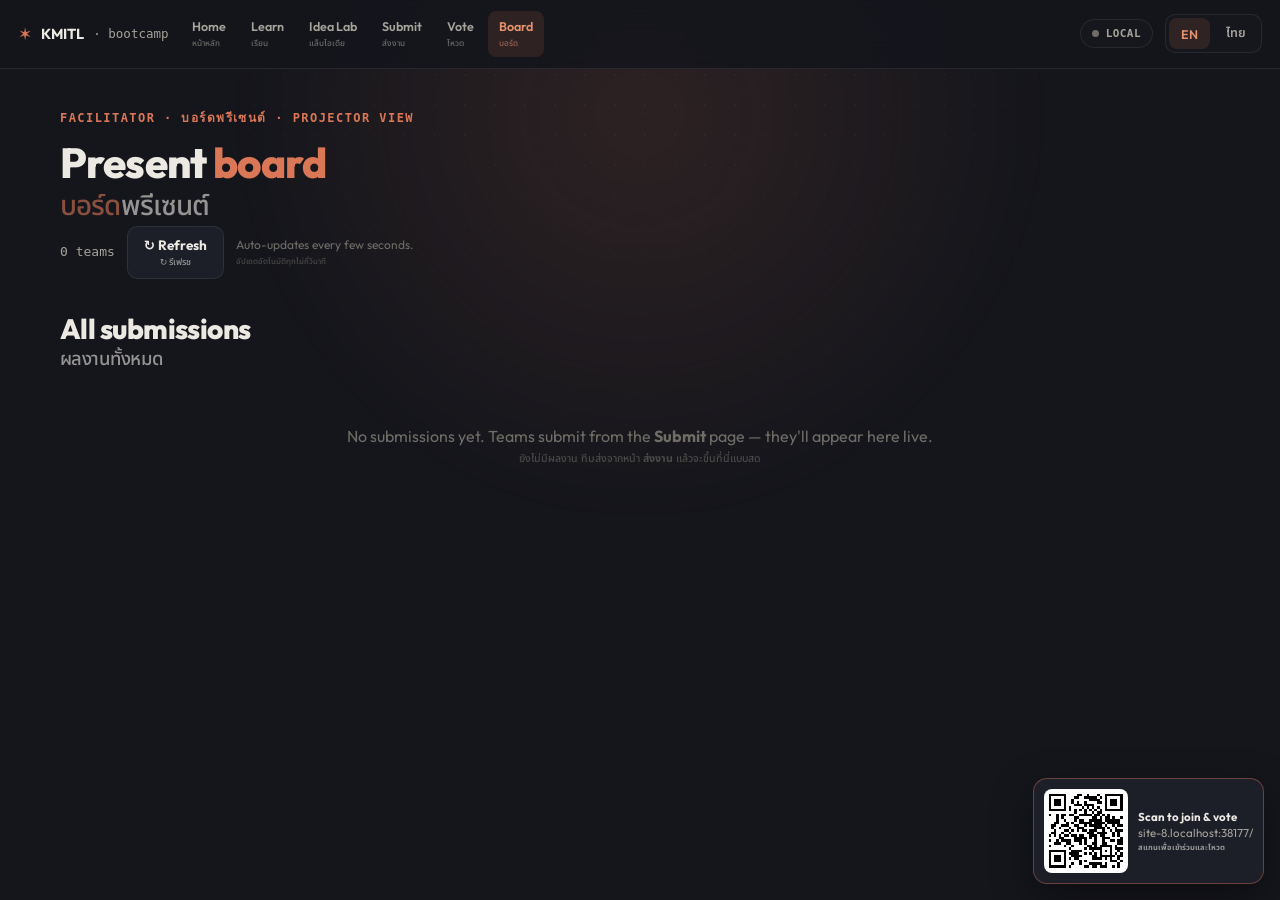
==== board.html @ e9c0a1f2 "KMITL bootcamp: live interactive workshop site Learn → Idea Lab → Submit → Present & Vote, unified o" ====
<!DOCTYPE html>
<html lang="en">
<head>
<meta charset="UTF-8" />
<meta name="viewport" content="width=device-width, initial-scale=1.0, viewport-fit=cover" />
<title>KMITL Bootcamp · Present Board</title>
<meta name="theme-color" content="#15161c" />
<link rel="stylesheet" href="style.css" />
<style>
  main.page{max-width:1240px}
  .barrow{display:flex;align-items:center;gap:12px;flex-wrap:wrap;margin-top:4px}
  .count{font-family:var(--mono);font-size:13px;color:var(--text2)}
  /* stage */
  .stage{border:1px solid var(--line2);background:linear-gradient(180deg,rgba(217,119,87,.06),transparent);border-radius:var(--r);padding:22px;margin-top:18px;display:none}
  .stage.show{display:block}
  .stage .head{display:flex;align-items:baseline;gap:12px;flex-wrap:wrap}
  .stage .who{font-family:var(--mono);font-size:12px;color:var(--clay);letter-spacing:.08em;text-transform:uppercase;font-weight:700}
  .stage h2{font-size:clamp(24px,3vw,34px);font-weight:800;overflow-wrap:anywhere}
  .stage .demo{font-size:13px;color:var(--blue);text-decoration:none;font-weight:700}
  .stagegrid{display:grid;grid-template-columns:1.1fr 1fr;gap:20px;margin-top:16px}
  @media(max-width:900px){.stagegrid{grid-template-columns:1fr}}
  .facts{display:flex;flex-direction:column;gap:9px}
  .fact{font-size:15px;line-height:1.5}
  .fact .fk{font-size:11px;font-weight:700;letter-spacing:.05em;color:var(--text3);font-family:var(--mono);text-transform:uppercase;display:block;margin-bottom:2px}
  .fact .fv{color:var(--text)}
  /* tally */
  .tallywrap .tlabel{display:flex;justify-content:space-between;font-size:12.5px;color:var(--text2);font-weight:700}
  .tallybar{display:flex;height:42px;border-radius:11px;overflow:hidden;margin-top:8px;border:1px solid var(--line);background:var(--panel2)}
  .tallybar .seg{display:flex;align-items:center;justify-content:center;font-size:15px;font-weight:800;color:#10110f;transition:width .4s ease;white-space:nowrap;overflow:hidden}
  .tallybar .seg.p{background:var(--green)}.tallybar .seg.v{background:var(--rose)}
  .reasons{margin-top:12px;display:flex;flex-direction:column;gap:7px;max-height:150px;overflow-y:auto}
  .ritem{border:1px solid var(--line);background:var(--panel-soft);border-radius:10px;padding:8px 11px;font-size:13px;display:flex;gap:9px;align-items:flex-start}
  .ritem .chip{flex:0 0 auto;font-size:10.5px;font-weight:800;border-radius:6px;padding:2px 7px;margin-top:1px}
  .ritem.p .chip{background:var(--green-dim);color:var(--green)}.ritem.v .chip{background:var(--rose-dim);color:var(--rose)}
  .ritem .ct{color:var(--text2);overflow-wrap:anywhere}
  /* rubric */
  .rubric{margin-top:6px}
  .crit{border-top:1px solid var(--line);padding:11px 0}.crit:first-child{border-top:none}
  .crit .ch{display:flex;justify-content:space-between;align-items:baseline;gap:10px;margin-bottom:7px}
  .crit .cn{font-size:13.5px;font-weight:700}.crit .cn .th{display:block;font-size:11px;color:var(--text2);font-weight:500}
  .crit .cw{flex:0 0 auto;font-family:var(--mono);font-size:11px;color:var(--text3);font-weight:700}
  .score-row{display:grid;grid-template-columns:repeat(4,1fr);gap:6px}
  .sbtn{cursor:pointer;border:1px solid var(--line);background:var(--panel2);border-radius:9px;padding:7px 5px;text-align:center;font-family:inherit;color:var(--text2);transition:.13s}
  .sbtn .sv{font-weight:800;font-size:14px;color:var(--text)}.sbtn .sl{font-size:10px;display:block;margin-top:1px}
  .sbtn:hover{border-color:var(--line2)}.sbtn.on{background:var(--clay-dim);border-color:var(--clay)}.sbtn.on .sv{color:var(--clay2)}
  .result{margin-top:14px;border:1px solid var(--line);border-radius:14px;padding:14px;background:var(--panel2)}
  .scoreline{display:flex;align-items:center;gap:14px;flex-wrap:wrap}
  .num{font-size:38px;font-weight:800;line-height:1}.num small{font-size:17px;color:var(--text3);font-weight:700}
  .tierbadge{font-size:12.5px;font-weight:800;border-radius:9px;padding:6px 12px}
  .meter{height:10px;border-radius:99px;background:var(--bg2);border:1px solid var(--line);overflow:hidden;margin-top:11px}
  .meter .mfill{height:100%;border-radius:99px;transition:width .4s,background .4s}
  .weak{margin-top:11px;font-size:12.5px;color:var(--text2)}.weak .wf{border-left:3px solid var(--rose);background:var(--rose-dim);border-radius:0 9px 9px 0;padding:7px 11px;margin-top:6px;font-size:12px}
  /* gallery */
  .gal{margin-top:14px;display:grid;grid-template-columns:repeat(3,1fr);gap:14px}
  @media(max-width:980px){.gal{grid-template-columns:1fr 1fr}}
  @media(max-width:600px){.gal{grid-template-columns:1fr}}
  .gcard{border:1px solid var(--line);background:var(--panel);border-radius:16px;padding:16px;display:flex;flex-direction:column;gap:8px;transition:border-color .15s}
  .gcard.active{border-color:var(--clay);box-shadow:0 0 0 1px var(--clay)}
  .gcard .gt{font-weight:800;font-size:16px;overflow-wrap:anywhere}
  .gcard .gp{font-size:13px;color:var(--text2);line-height:1.45;display:-webkit-box;-webkit-line-clamp:3;-webkit-box-orient:vertical;overflow:hidden}
  .gcard .gmeta{font-size:11px;font-family:var(--mono);color:var(--text3)}
  .gcard .gbtns{margin-top:auto;display:flex;gap:7px;padding-top:6px}
  .gcard .gbtns .btn{flex:1}
  .delx{cursor:pointer;background:transparent;border:1px solid var(--line);color:var(--text3);border-radius:9px;padding:8px 11px;font-family:inherit;font-size:13px}
  .delx:hover{border-color:var(--rose);color:var(--rose)}
  .empty{text-align:center;padding:40px 20px;color:var(--text3)}
  /* floating QR */
  .qrfloat{position:fixed;right:16px;bottom:16px;z-index:60;background:var(--panel);border:1px solid var(--line2);border-radius:14px;padding:10px;display:flex;gap:10px;align-items:center;box-shadow:0 14px 40px rgba(0,0,0,.4)}
  .qrfloat #qr{width:84px;height:84px;background:#fff;border-radius:8px;padding:5px}
  .qrfloat #qr img,.qrfloat #qr canvas{width:100%;height:100%}
  .qrfloat .qt{font-size:11.5px;color:var(--text2);max-width:120px;line-height:1.4}
  .qrfloat .qt b{color:var(--text)}
  @media(max-width:640px){.qrfloat{display:none}}
</style>
</head>
<body data-lang="en" data-page="board">
<div class="bg"><div class="bg-glow"></div><div class="bg-dots"></div></div>

<main class="page">
  <section>
    <div class="kicker pop">Facilitator · บอร์ดพรีเซนต์ · projector view</div>
    <h1 class="big pop bi" style="font-size:clamp(26px,4vw,42px)"><span class="en">Present <span class="em">board</span></span><span class="th"><span class="em">บอร์ด</span>พรีเซนต์</span></h1>
    <div class="barrow pop">
      <span class="count" id="count">—</span>
      <button class="btn ghost sm" id="refresh"><span class="bi inl"><span class="en">↻ Refresh</span><span class="th">↻ รีเฟรช</span></span></button>
      <span style="font-size:12px;color:var(--text3)" class="bi inl"><span class="en">Auto-updates every few seconds.</span><span class="th">อัปเดตอัตโนมัติทุกไม่กี่วินาที</span></span>
    </div>

    <!-- STAGE -->
    <div class="stage" id="stage">
      <div class="head">
        <span class="who bi inl"><span class="en">On stage</span><span class="th">บนเวที</span></span>
        <h2 id="sTeam">—</h2>
        <a class="demo" id="sDemo" href="#" target="_blank" rel="noopener" style="display:none">▶ demo</a>
      </div>
      <div class="stagegrid">
        <div>
          <div class="facts" id="sFacts"></div>
          <div class="tallywrap" style="margin-top:18px">
            <div class="tlabel"><span class="bi inl"><span class="en">Room vote</span><span class="th">โหวตของห้อง</span></span><span id="vCount">0 votes</span></div>
            <div class="tallybar"><div class="seg p" id="segP" style="width:50%">0</div><div class="seg v" id="segV" style="width:50%">0</div></div>
            <div class="reasons" id="reasons"></div>
            <div style="margin-top:12px;display:flex;gap:9px;flex-wrap:wrap">
              <button class="btn ghost sm" id="resetVotes"><span class="bi inl"><span class="en">↺ Reset votes</span><span class="th">↺ ล้างโหวต</span></span></button>
              <button class="btn ghost sm" id="clearStage"><span class="bi inl"><span class="en">✕ Clear stage</span><span class="th">✕ ออกจากเวที</span></span></button>
            </div>
          </div>
        </div>
        <div>
          <div style="font-size:12.5px;font-weight:800;color:var(--clay2);font-family:var(--mono);letter-spacing:.05em;text-transform:uppercase;margin-bottom:8px" class="bi inl"><span class="en">Grade it — with logic</span><span class="th">ให้คะแนน — อย่างมีตรรกะ</span></div>
          <div class="rubric" id="rubric"></div>
          <div class="result">
            <div class="scoreline"><div class="num"><span id="rTotal">0</span><small>/100</small></div><div class="tierbadge" id="rTier">—</div></div>
            <div class="meter"><div class="mfill" id="rMeter" style="width:0%;background:var(--rose)"></div></div>
            <div class="weak" id="rWeak"></div>
          </div>
        </div>
      </div>
    </div>

    <!-- GALLERY -->
    <h2 class="mid pop bi" style="margin-top:34px;font-size:clamp(20px,3vw,28px)"><span class="en">All submissions</span><span class="th">ผลงานทั้งหมด</span></h2>
    <div class="gal" id="gal"></div>
    <div class="empty" id="empty" style="display:none">
      <div class="bi"><span class="en">No submissions yet. Teams submit from the <b>Submit</b> page — they'll appear here live.</span><span class="th">ยังไม่มีผลงาน ทีมส่งจากหน้า <b>ส่งงาน</b> แล้วจะขึ้นที่นี่แบบสด</span></div>
    </div>
  </section>
</main>

<div class="qrfloat">
  <div id="qr"></div>
  <div class="qt bi"><span class="en"><b>Scan to join &amp; vote</b><br><span id="qurl"></span></span><span class="th"><b>สแกนเพื่อเข้าร่วมและโหวต</b><br></span></div>
</div>

<script src="config.js"></script>
<script src="db.js"></script>
<script src="common.js"></script>
<script src="qrcode.min.js"></script>
<script>
(function(){
  var $=function(id){return document.getElementById(id);};
  var subs=[], activeId=null, grades={};
  try{ grades=JSON.parse(localStorage.getItem('kmitl:grades')||'{}'); }catch(e){}

  /* ---- QR to vote page ---- */
  var base=location.href.replace(/board\.html.*$/,'').replace(/[?#].*$/,'');
  $('qurl').textContent=base.replace(/^https?:\/\//,'');
  (function(){
    var ok=false;
    try{ if(window.QRCode){ new QRCode($('qr'),{text:base+'vote.html',width:74,height:74,correctLevel:QRCode.CorrectLevel.M}); ok=true; } }catch(e){}
    if(!ok){ $('qr').innerHTML='<span style="color:#15161c;font-size:9px;text-align:center;line-height:1.2;padding:3px;word-break:break-all">'+base.replace(/^https?:\/\//,'')+'vote.html</span>'; }
    if(/^(file:|https?:\/\/(localhost|127\.0\.0\.1))/.test(base)){ KX.toast(KX.TH()?'เปิดผ่าน URL จริง ไม่ใช่ localhost เพื่อให้มือถือสแกนได้':'Use the deployed URL, not localhost, so phones can scan','bad'); }
  })();

  /* ---- rubric (ported from the lesson) ---- */
  var CRIT=[
    {id:'problem',w:20,en:'Problem is real &amp; specific',th:'ปัญหาจริงและเฉพาะ',fix:{en:'Talk to 3 real people with this pain. Specific beats broad.',th:'คุยกับคนที่เจ็บจริง 3 คน เฉพาะดีกว่ากว้าง'}},
    {id:'customer',w:15,en:'Customer is named &amp; reachable',th:'ลูกค้าชัดและเข้าถึงได้',fix:{en:'Replace “everyone” with one segment you can find this week.',th:'แทน ‘ทุกคน’ ด้วยกลุ่มเดียวที่หาเจอสัปดาห์นี้'}},
    {id:'innovation',w:20,en:'Innovation / defensibility',th:'นวัตกรรม / ลอกยาก',fix:{en:'Name what you do that the market lacks. Reselling isn\'t fundable.',th:'ระบุสิ่งที่ตลาดยังไม่มี ซื้อมาขายไปขอทุนไม่ได้'}},
    {id:'mvp',w:15,en:'MVP is minimal AND testable',th:'MVP เล็กสุดและทดสอบได้',fix:{en:'Cut to the one test of the riskiest assumption. Ship in days.',th:'ตัดเหลือทดสอบสมมติฐานเสี่ยงสุดอย่างเดียว ปล่อยใน 2–3 วัน'}},
    {id:'assumption',w:15,en:'Riskiest assumption named &amp; tested',th:'ระบุและทดสอบสมมติฐานเสี่ยงสุด',fix:{en:'Write the one thing that, if false, kills it — then test it.',th:'เขียนสิ่งเดียวที่ถ้าผิดแล้วจบ แล้วทดสอบ'}},
    {id:'evidence',w:15,en:'Evidence over opinion — real metric',th:'หลักฐานเหนือความเห็น — ตัวเลขจริง',fix:{en:'Define the number that proves success; let data drive the pivot call.',th:'กำหนดตัวเลขที่พิสูจน์สำเร็จ ให้ข้อมูลตัดสินพิวอต'}}
  ];
  var SLAB=[{v:0,en:'Missing',th:'ไม่มี'},{v:1,en:'Weak',th:'อ่อน'},{v:2,en:'Solid',th:'ดี'},{v:3,en:'Strong',th:'แข็ง'}];
  function curScores(){ if(!activeId) return {}; return grades[activeId] || (grades[activeId]={}); }
  function buildRubric(){
    var s=curScores();
    $('rubric').innerHTML=CRIT.map(function(c){
      var btns=SLAB.map(function(b){return '<button class="sbtn'+((s[c.id]||0)===b.v?' on':'')+'" data-c="'+c.id+'" data-v="'+b.v+'"><span class="sv">'+b.v+'</span><span class="sl">'+KX.bi(b.en,b.th)+'</span></button>';}).join('');
      return '<div class="crit"><div class="ch"><div class="cn">'+KX.bi(c.en,c.th)+'</div><div class="cw">'+c.w+' pts</div></div><div class="score-row">'+btns+'</div></div>';
    }).join('');
  }
  function tierFor(t){
    if(t>=80)return{en:'Fundable — ready to pitch',th:'พร้อมขอทุน',col:'var(--green)',bg:'var(--green-dim)',mc:'var(--green)'};
    if(t>=60)return{en:'Promising — sharpen weak spots',th:'มีแวว — ลับจุดอ่อน',col:'var(--clay2)',bg:'var(--clay-dim)',mc:'var(--clay)'};
    if(t>=40)return{en:'Early — validate first',th:'ยังเริ่ม — ตรวจสอบก่อน',col:'var(--amber)',bg:'rgba(230,181,102,.14)',mc:'var(--amber)'};
    return{en:'Back to the loop',th:'กลับเข้าลูป',col:'var(--rose)',bg:'var(--rose-dim)',mc:'var(--rose)'};
  }
  function recompute(){
    var s=curScores(),total=0; CRIT.forEach(function(c){ total+=((s[c.id]||0)/3)*c.w; }); total=Math.round(total);
    $('rTotal').textContent=total;
    var t=tierFor(total); var tb=$('rTier'); tb.innerHTML=KX.bi(t.en,t.th); tb.style.background=t.bg; tb.style.color=t.col;
    var m=$('rMeter'); m.style.width=total+'%'; m.style.background=t.mc;
    var ranked=CRIT.map(function(c){return{c:c,score:s[c.id]||0};}).filter(function(x){return x.score<3;}).sort(function(a,b){return (a.score-b.score)||(b.c.w-a.c.w);});
    var weak=$('rWeak');
    if(!ranked.length){ weak.innerHTML='<b>'+KX.bi('Every criterion is strong. Go pitch it.','ทุกข้อแข็งหมด ไปพิทช์เลย')+'</b>'; return; }
    weak.innerHTML='<b>'+KX.bi('Fix first:','แก้ก่อน:')+'</b>'+ranked.slice(0,2).map(function(x){return '<div class="wf">'+KX.bi(x.c.en,x.c.th)+' — '+KX.bi(x.c.fix.en,x.c.fix.th)+'</div>';}).join('');
  }
  $('rubric').addEventListener('click',function(e){
    var b=e.target.closest('.sbtn'); if(!b||!activeId) return;
    var cid=b.dataset.c,v=+b.dataset.v; curScores()[cid]=v;
    localStorage.setItem('kmitl:grades',JSON.stringify(grades));
    [].slice.call($('rubric').querySelectorAll('.sbtn[data-c="'+cid+'"]')).forEach(function(x){x.classList.toggle('on',+x.dataset.v===v);});
    recompute();
  });

  /* ---- stage ---- */
  function renderStage(){
    if(!activeId){ $('stage').classList.remove('show'); return; }
    var s=subs.filter(function(x){return x.id===activeId;})[0];
    if(!s){ $('stage').classList.remove('show'); return; }
    $('stage').classList.add('show');
    $('sTeam').textContent=s.team||'—';
    var demo=$('sDemo'), safe='';
    if(s.demo_url){ try{ var u=new URL(s.demo_url, location.href); if(u.protocol==='http:'||u.protocol==='https:') safe=u.href; }catch(e){} }
    if(safe){ demo.style.display=''; demo.href=safe; } else demo.style.display='none';
    var rows=[['Problem','ปัญหา',s.problem],['Customer','ลูกค้า',s.customer],['Riskiest assumption','สมมติฐานเสี่ยงสุด',s.risk],['MVP','MVP',s.mvp_level],['Success metric','ตัวชี้วัด',s.metric],['Edge','จุดแข็ง',s.pitch]];
    $('sFacts').innerHTML=rows.filter(function(r){return r[2];}).map(function(r){
      return '<div class="fact"><span class="fk">'+KX.bi(r[0],r[1])+'</span><span class="fv">'+KX.esc(r[2])+'</span></div>';
    }).join('');
    buildRubric(); recompute(); tally();
  }
  var tallying=false;
  function tally(){
    if(!activeId||tallying) return; tallying=true;
    var forId=activeId;
    window.DB.listVotes(forId).then(function(v){
      if(forId!==activeId) return;   // stage switched while this was in flight — drop stale tally
      var p=v.filter(function(x){return x.choice==='persevere';}).length, pv=v.filter(function(x){return x.choice==='pivot';}).length;
      var tot=p+pv,pp=tot?Math.round(p/tot*100):50,vp=100-pp; if(!tot){pp=50;vp=50;}
      $('segP').style.width=pp+'%'; $('segV').style.width=vp+'%';
      $('segP').textContent=p||''; $('segV').textContent=pv||'';
      $('vCount').textContent=tot+(KX.TH()?' โหวต':' vote'+(tot===1?'':'s'));
      $('reasons').innerHTML=v.filter(function(x){return x.reason;}).slice(0,8).map(function(x){
        return '<div class="ritem '+(x.choice==='persevere'?'p':'v')+'"><span class="chip">'+(x.choice==='persevere'?(KX.TH()?'ไปต่อ':'persevere'):(KX.TH()?'พิวอต':'pivot'))+'</span><span class="ct">'+KX.esc(x.reason)+'</span></div>';
      }).join('');
    }).catch(function(){}).then(function(){ tallying=false; });
  }
  $('resetVotes').addEventListener('click',function(){
    if(!activeId) return;
    window.DB.resetVotes(activeId).then(tally);
    KX.toast(KX.TH()?'ล้างโหวตแล้ว':'Votes reset','good');
  });
  $('clearStage').addEventListener('click',function(){ setStage(null); });

  var pendingActive=false;
  function setStage(id){
    activeId=id; pendingActive=true;     // suppress getActive reconciliation until our write lands
    renderGallery(); renderStage();
    window.DB.setActive(id).catch(function(e){ KX.toast((KX.TH()?'ตั้งเวทีไม่สำเร็จ: ':'Couldn\'t set stage: ')+e.message,'bad'); }).then(function(){ pendingActive=false; });
    if(id) window.scrollTo({top:0,behavior:'smooth'});
  }

  /* ---- gallery ---- */
  function renderGallery(){
    $('count').textContent=(KX.TH()?'ทั้งหมด ':'')+subs.length+(KX.TH()?' ทีม':' team'+(subs.length===1?'':'s'));
    $('empty').style.display=subs.length?'none':'';
    $('gal').innerHTML=subs.map(function(s){
      var on=s.id===activeId;
      return '<div class="gcard'+(on?' active':'')+'">'+
        '<div class="gt">'+KX.esc(s.team||'—')+'</div>'+
        '<div class="gp">'+KX.esc(s.problem||'')+'</div>'+
        '<div class="gmeta">'+KX.esc(s.mvp_level||'')+'</div>'+
        '<div class="gbtns"><button class="btn sm'+(on?' ghost':'')+'" data-stage="'+s.id+'">'+(on?KX.bi('On stage','บนเวที'):KX.bi('Put on stage','ขึ้นเวที'))+'</button>'+
        '<button class="delx" data-del="'+s.id+'" title="delete">🗑</button></div>'+
      '</div>';
    }).join('');
  }
  $('gal').addEventListener('click',function(e){
    var st=e.target.closest('[data-stage]'), dl=e.target.closest('[data-del]');
    if(st){ setStage(st.dataset.stage); }
    else if(dl){
      var id=dl.dataset.del, s=subs.filter(function(x){return x.id===id;})[0];
      if(confirm((KX.TH()?'ลบทีม ':'Delete ')+(s?s.team:'')+'?')){
        window.DB.deleteSubmission(id).then(function(){
          delete grades[id]; localStorage.setItem('kmitl:grades',JSON.stringify(grades));
          if(activeId===id){ activeId=null; pendingActive=true; window.DB.setActive(null).then(function(){pendingActive=false;}); }
          load();
        }).catch(function(e){ KX.toast((KX.TH()?'ลบไม่สำเร็จ: ':'Delete failed: ')+e.message,'bad'); });
      }
    }
  });

  /* ---- poll ---- */
  // diff on a stable signature (not full JSON) so unchanged data doesn't re-render the gallery
  // every 2.5s — that flicker resets the facilitator's scroll mid-click.
  function sig(arr){ return arr.map(function(s){return s.id+'|'+(s.team||'')+'|'+(s.problem||'').length+'|'+(s.mvp_level||'')+'|'+(s.demo_url||'');}).join(';'); }
  function load(){ return window.DB.listSubmissions().then(function(s){ subs=s||[]; renderGallery(); renderStage(); }); }
  $('refresh').addEventListener('click',load);
  var polling=false;
  function poll(){
    if(polling) return; polling=true;
    Promise.all([
      window.DB.listSubmissions().then(function(s){ s=s||[]; if(sig(s)!==sig(subs)){ subs=s; renderGallery(); renderStage(); } else if(activeId){ tally(); } }).catch(function(){}),
      window.DB.getActive().then(function(id){ if(pendingActive) return; if(id!==activeId){ activeId=id; renderGallery(); renderStage(); } }).catch(function(){})
    ]).then(function(){ polling=false; });
  }
  load().then(function(){ window.DB.getActive().then(function(id){ activeId=id; renderGallery(); renderStage(); }); });
  setInterval(poll, 2500);
  KX.onLang(function(){ renderGallery(); if(activeId){ buildRubric(); recompute(); renderStage(); } });
})();
</script>
</body>
</html>
---- style.css ----
/* ──────────────────────────────────────────────────────────────
   Shared design system — same clay/dark DNA as the lesson & lab.
   Used by hub / submit / vote / board. Lesson & lab keep their
   own inline styles; only their top-nav is unified via .xnav.
   ────────────────────────────────────────────────────────────── */
@import url('https://fonts.googleapis.com/css2?family=Outfit:wght@300;400;500;600;700;800&family=Noto+Sans+Thai:wght@400;500;700;800&display=swap');

:root{
  --bg:#15161c;--bg2:#191b22;--panel:#1d1f28;--panel-soft:#21242e;--panel2:#16171d;
  --line:rgba(255,255,255,0.08);--line2:rgba(217,119,87,0.4);
  --clay:#D97757;--clay2:#E5926F;--clay-dim:rgba(217,119,87,0.13);
  --blue:#7BA9F2;--green:#7FCFA0;--green-dim:rgba(127,207,160,.13);
  --amber:#E6B566;--rose:#E58A8A;--rose-dim:rgba(229,138,138,.13);--purple:#B79CF0;
  --text:#ECE9E2;--text2:#A6A39A;--text3:#6f6d66;
  --mono:ui-monospace,'SF Mono',SFMono-Regular,Menlo,Consolas,monospace;
  --sans:'Outfit',-apple-system,system-ui,sans-serif;
  --thai:'Noto Sans Thai','Sukhumvit Set','Thonburi',var(--sans);
  --r:18px;
}
*,*::before,*::after{margin:0;padding:0;box-sizing:border-box}
html{scroll-behavior:smooth}
body{background:var(--bg);color:var(--text);font-family:var(--sans);font-size:16px;line-height:1.55;-webkit-font-smoothing:antialiased;min-height:100dvh}
::selection{background:rgba(217,119,87,0.28)}
.th{font-family:var(--thai)}
a{color:inherit}

/* background glow + dots */
.bg{position:fixed;inset:0;z-index:0;pointer-events:none;overflow:hidden}
.bg-dots{position:absolute;inset:0;background-image:radial-gradient(rgba(255,255,255,0.05) 1px,transparent 1px);background-size:30px 30px;mask-image:radial-gradient(ellipse 80% 60% at 50% 0%,#000 20%,transparent 75%);opacity:.55}
.bg-glow{position:absolute;width:80vw;height:60vw;left:50%;top:-30%;transform:translateX(-50%);background:radial-gradient(circle,rgba(217,119,87,.13),transparent 62%);filter:blur(24px)}

/* bilingual */
.bi{display:flex;flex-direction:column;gap:.14em}
.bi.inl{display:inline-flex}
body[data-lang="en"] .bi .th{font-size:.66em;opacity:.6;font-weight:500}
body[data-lang="th"] .bi{flex-direction:column-reverse}
body[data-lang="th"] .bi .en{font-size:.66em;opacity:.6;font-weight:500}

/* unified top chrome */
header.xtop{position:sticky;top:0;z-index:50;display:flex;align-items:center;gap:12px;padding:11px 18px;border-bottom:1px solid var(--line);background:rgba(21,22,28,.9);backdrop-filter:blur(14px)}
.brand{display:flex;align-items:center;gap:9px;font-weight:700;font-size:14.5px;color:var(--text);text-decoration:none;white-space:nowrap}
.brand .star{color:var(--clay);font-size:17px}
.brand .who{color:var(--text2);font-weight:500;font-size:12.5px;font-family:var(--mono)}
.xnav{display:flex;gap:3px;flex-wrap:wrap}
.xnav a{font-size:12.5px;color:var(--text2);text-decoration:none;padding:6px 11px;border-radius:8px;font-weight:600;white-space:nowrap}
.xnav a:hover{background:var(--panel-soft);color:var(--text)}
.xnav a.on{background:var(--clay-dim);color:var(--clay2)}
@media(max-width:720px){.xnav a{padding:6px 9px;font-size:12px}}
.spacer{flex:1}
.lang-toggle{display:inline-flex;gap:4px;background:var(--panel2);border:1px solid var(--line);border-radius:10px;padding:3px}
.lt{cursor:pointer;border:none;background:transparent;color:var(--text2);font-size:12.5px;font-weight:600;padding:6px 12px;border-radius:8px;font-family:inherit}
.lt.active{background:var(--clay-dim);color:var(--clay2)}
.lt .thai{font-family:var(--thai)}

/* layout */
main.page{position:relative;z-index:5;max-width:1080px;margin:0 auto;padding:0 clamp(16px,4vw,40px) 90px}
main.page section{padding-top:40px}
.kicker{font-size:12px;font-weight:700;color:var(--clay);font-family:var(--mono);letter-spacing:.12em;text-transform:uppercase;margin-bottom:12px}
h1.big{font-size:clamp(30px,5vw,52px);font-weight:800;letter-spacing:-.02em;line-height:1.1}
h1.big .em{color:var(--clay)}
h2.mid{font-size:clamp(23px,3.4vw,36px);font-weight:800;letter-spacing:-.02em;line-height:1.15}
h2.mid .em{color:var(--clay)}
.lede{margin-top:16px;max-width:66ch;color:var(--text2);font-size:clamp(15px,1.7vw,18px)}
.lede b{color:var(--text)}

/* buttons */
.btn{position:relative;display:inline-flex;align-items:center;justify-content:center;gap:9px;cursor:pointer;background:linear-gradient(180deg,var(--clay2),var(--clay));border:none;color:#2a140c;font-size:clamp(15px,1.7vw,17px);font-weight:800;padding:13px 26px;border-radius:13px;transition:transform .14s,box-shadow .2s;font-family:inherit;box-shadow:0 8px 26px rgba(217,119,87,.30);text-decoration:none}
.btn:hover{transform:translateY(-1px);box-shadow:0 12px 34px rgba(217,119,87,.44)}
.btn:active{transform:scale(.97)}
.btn.ghost{background:var(--panel);color:var(--text);border:1px solid var(--line);box-shadow:none;font-weight:700}
.btn.ghost:hover{border-color:var(--line2);box-shadow:none}
.btn.sm{padding:9px 16px;font-size:13.5px;border-radius:10px}
.btn[disabled]{opacity:.5;pointer-events:none}

/* form fields */
.field{margin-bottom:14px}
.field>label{display:block;font-size:13px;font-weight:700;color:var(--text);margin-bottom:6px}
.field>label .hintlbl{font-size:11.5px;color:var(--text3);font-weight:500}
.field>label .th{font-weight:500;color:var(--text2)}
input.in,textarea.in,select.in{width:100%;background:var(--panel2);border:1px solid var(--line);border-radius:12px;color:var(--text);font-family:inherit;font-size:15px;padding:12px 14px;outline:none;transition:border-color .15s}
textarea.in{resize:vertical;min-height:58px;line-height:1.5}
input.in:focus,textarea.in:focus,select.in:focus{border-color:var(--line2)}
input.in::placeholder,textarea.in::placeholder{color:var(--text3)}
select.in{appearance:none;cursor:pointer}
.grid2{display:grid;grid-template-columns:1fr 1fr;gap:14px}
@media(max-width:620px){.grid2{grid-template-columns:1fr}}

/* generic card */
.card{border:1px solid var(--line);background:var(--panel);border-radius:var(--r);padding:20px}
.card.accent{border-color:var(--line2)}

/* status pill (shows live/local backend) */
.modepill{display:inline-flex;align-items:center;gap:7px;font-family:var(--mono);font-size:11px;font-weight:700;letter-spacing:.04em;border-radius:99px;padding:5px 11px;border:1px solid var(--line);color:var(--text2);background:var(--panel2)}
.modepill .dot{width:7px;height:7px;border-radius:50%;background:var(--text3)}
.modepill.live .dot{background:var(--green);box-shadow:0 0 8px var(--green)}
.modepill.live{color:var(--green)}

/* toast */
.toast{position:fixed;left:50%;bottom:26px;transform:translateX(-50%) translateY(20px);z-index:80;background:var(--panel);border:1px solid var(--line2);border-radius:13px;padding:13px 20px;font-weight:700;font-size:14px;opacity:0;transition:.25s;pointer-events:none;box-shadow:0 14px 40px rgba(0,0,0,.4)}
.toast.show{opacity:1;transform:translateX(-50%) translateY(0)}

.pop{opacity:0;transform:translateY(18px);transition:opacity .5s ease,transform .5s ease}
.pop.in{opacity:1;transform:none}
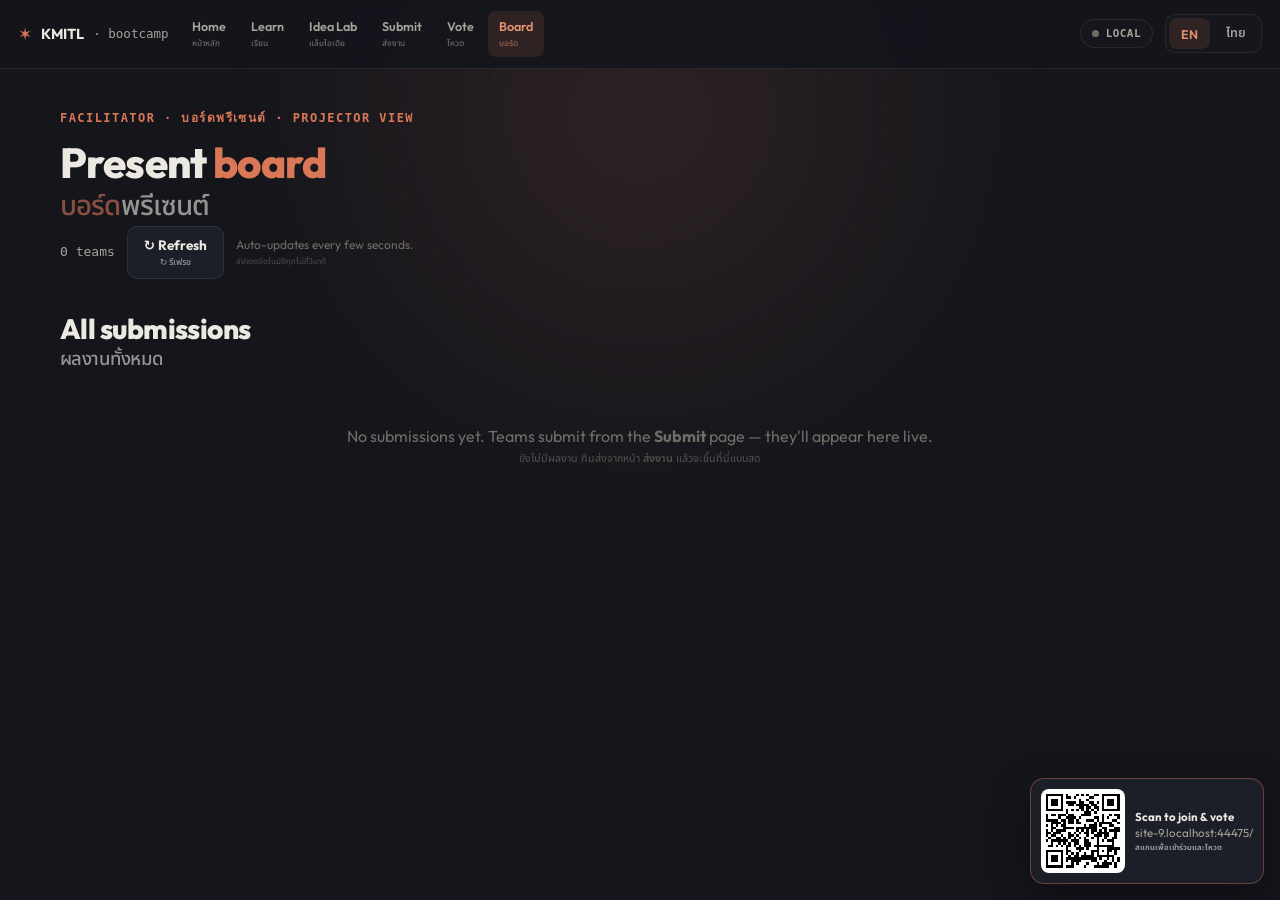
==== commit 8cb0f318: "Add SVG infographic kit + apply across all surfaces New viz.js: reusable inline-SVG components (Buil" ====
--- a/board.html
+++ b/board.html
@@ -108,11 +108,17 @@
         </div>
         <div>
           <div style="font-size:12.5px;font-weight:800;color:var(--clay2);font-family:var(--mono);letter-spacing:.05em;text-transform:uppercase;margin-bottom:8px" class="bi inl"><span class="en">Grade it — with logic</span><span class="th">ให้คะแนน — อย่างมีตรรกะ</span></div>
+          <div id="rRadar" style="max-width:230px;margin:2px auto 10px"></div>
           <div class="rubric" id="rubric"></div>
           <div class="result">
-            <div class="scoreline"><div class="num"><span id="rTotal">0</span><small>/100</small></div><div class="tierbadge" id="rTier">—</div></div>
-            <div class="meter"><div class="mfill" id="rMeter" style="width:0%;background:var(--rose)"></div></div>
-            <div class="weak" id="rWeak"></div>
+            <div style="display:flex;align-items:center;gap:16px;flex-wrap:wrap">
+              <div id="rGauge" style="width:170px;flex:0 0 auto"></div>
+              <div style="flex:1;min-width:150px">
+                <div class="tierbadge" id="rTier">—</div>
+                <span id="rTotal" style="display:none">0</span>
+                <div class="weak" id="rWeak" style="margin-top:10px"></div>
+              </div>
+            </div>
           </div>
         </div>
       </div>
@@ -136,6 +142,7 @@
 <script src="db.js"></script>
 <script src="common.js"></script>
 <script src="qrcode.min.js"></script>
+<script src="viz.js"></script>
 <script>
 (function(){
   var $=function(id){return document.getElementById(id);};
@@ -180,7 +187,7 @@
     var s=curScores(),total=0; CRIT.forEach(function(c){ total+=((s[c.id]||0)/3)*c.w; }); total=Math.round(total);
     $('rTotal').textContent=total;
     var t=tierFor(total); var tb=$('rTier'); tb.innerHTML=KX.bi(t.en,t.th); tb.style.background=t.bg; tb.style.color=t.col;
-    var m=$('rMeter'); m.style.width=total+'%'; m.style.background=t.mc;
+    if(window.KV){ KV.gauge($('rGauge'),total); KV.radar($('rRadar'),{problem:s.problem||0,customer:s.customer||0,innovation:s.innovation||0,mvp:s.mvp||0,assumption:s.assumption||0,evidence:s.evidence||0}); }
     var ranked=CRIT.map(function(c){return{c:c,score:s[c.id]||0};}).filter(function(x){return x.score<3;}).sort(function(a,b){return (a.score-b.score)||(b.c.w-a.c.w);});
     var weak=$('rWeak');
     if(!ranked.length){ weak.innerHTML='<b>'+KX.bi('Every criterion is strong. Go pitch it.','ทุกข้อแข็งหมด ไปพิทช์เลย')+'</b>'; return; }
--- a/style.css
+++ b/style.css
@@ -45,7 +45,8 @@
 .xnav a{font-size:12.5px;color:var(--text2);text-decoration:none;padding:6px 11px;border-radius:8px;font-weight:600;white-space:nowrap}
 .xnav a:hover{background:var(--panel-soft);color:var(--text)}
 .xnav a.on{background:var(--clay-dim);color:var(--clay2)}
-@media(max-width:720px){.xnav a{padding:6px 9px;font-size:12px}}
+@media(max-width:820px){.xnav a{padding:6px 9px;font-size:12px}}
+@media(max-width:680px){.xnav{display:none}}
 .spacer{flex:1}
 .lang-toggle{display:inline-flex;gap:4px;background:var(--panel2);border:1px solid var(--line);border-radius:10px;padding:3px}
 .lt{cursor:pointer;border:none;background:transparent;color:var(--text2);font-size:12.5px;font-weight:600;padding:6px 12px;border-radius:8px;font-family:inherit}
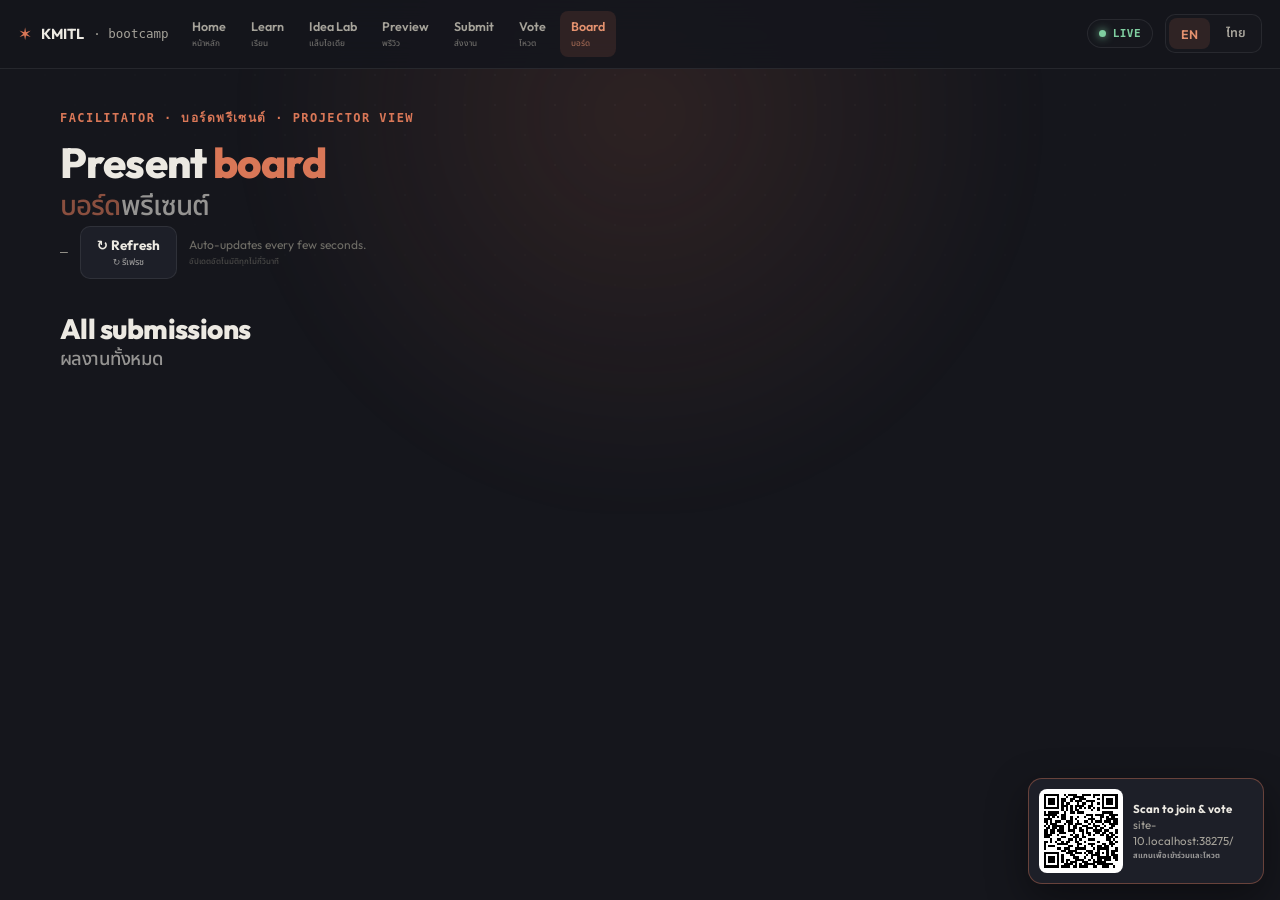
==== commit 2a822290: "Responsive pass (phone/iPad/desktop) + connect Supabase Audit-driven fixes verified at 390/768/1024/" ====
--- a/board.html
+++ b/board.html
@@ -18,11 +18,11 @@
   .stage h2{font-size:clamp(24px,3vw,34px);font-weight:800;overflow-wrap:anywhere}
   .stage .demo{font-size:13px;color:var(--blue);text-decoration:none;font-weight:700}
   .stagegrid{display:grid;grid-template-columns:1.1fr 1fr;gap:20px;margin-top:16px}
-  @media(max-width:900px){.stagegrid{grid-template-columns:1fr}}
+  @media(max-width:1024px){.stagegrid{grid-template-columns:1fr}}
   .facts{display:flex;flex-direction:column;gap:9px}
   .fact{font-size:15px;line-height:1.5}
   .fact .fk{font-size:11px;font-weight:700;letter-spacing:.05em;color:var(--text3);font-family:var(--mono);text-transform:uppercase;display:block;margin-bottom:2px}
-  .fact .fv{color:var(--text)}
+  .fact .fv{color:var(--text);overflow-wrap:anywhere}
   /* tally */
   .tallywrap .tlabel{display:flex;justify-content:space-between;font-size:12.5px;color:var(--text2);font-weight:700}
   .tallybar{display:flex;height:42px;border-radius:11px;overflow:hidden;margin-top:8px;border:1px solid var(--line);background:var(--panel2)}
@@ -70,7 +70,17 @@
   .qrfloat #qr img,.qrfloat #qr canvas{width:100%;height:100%}
   .qrfloat .qt{font-size:11.5px;color:var(--text2);max-width:120px;line-height:1.4}
   .qrfloat .qt b{color:var(--text)}
-  @media(max-width:640px){.qrfloat{display:none}}
+  @media(max-width:1024px){.qrfloat{display:none}}
+  /* tablet/phone: rubric 2-up + bigger touch targets, no nested scroll-trap */
+  @media(max-width:768px){
+    .reasons{max-height:none;overflow:visible}
+    .sbtn{min-height:46px;padding:10px 6px}
+    .delx{min-width:46px;min-height:46px}
+  }
+  @media(max-width:560px){
+    .score-row{grid-template-columns:repeat(2,1fr)}
+    .stagegrid{gap:14px}
+  }
 </style>
 </head>
 <body data-lang="en" data-page="board">
--- a/style.css
+++ b/style.css
@@ -46,7 +46,13 @@
 .xnav a:hover{background:var(--panel-soft);color:var(--text)}
 .xnav a.on{background:var(--clay-dim);color:var(--clay2)}
 @media(max-width:820px){.xnav a{padding:6px 9px;font-size:12px}}
-@media(max-width:680px){.xnav{display:none}}
+/* phone: keep nav reachable as a horizontally-scrollable strip on its own row */
+@media(max-width:680px){
+  header.xtop{flex-wrap:wrap;row-gap:2px}
+  .xnav{order:5;flex-basis:100%;flex-wrap:nowrap;overflow-x:auto;-webkit-overflow-scrolling:touch;scrollbar-width:none;margin-top:2px}
+  .xnav::-webkit-scrollbar{display:none}
+  .xnav a{flex:0 0 auto;padding:9px 12px;font-size:12.5px}
+}
 .spacer{flex:1}
 .lang-toggle{display:inline-flex;gap:4px;background:var(--panel2);border:1px solid var(--line);border-radius:10px;padding:3px}
 .lt{cursor:pointer;border:none;background:transparent;color:var(--text2);font-size:12.5px;font-weight:600;padding:6px 12px;border-radius:8px;font-family:inherit}
@@ -78,7 +84,7 @@
 .field>label{display:block;font-size:13px;font-weight:700;color:var(--text);margin-bottom:6px}
 .field>label .hintlbl{font-size:11.5px;color:var(--text3);font-weight:500}
 .field>label .th{font-weight:500;color:var(--text2)}
-input.in,textarea.in,select.in{width:100%;background:var(--panel2);border:1px solid var(--line);border-radius:12px;color:var(--text);font-family:inherit;font-size:15px;padding:12px 14px;outline:none;transition:border-color .15s}
+input.in,textarea.in,select.in{width:100%;background:var(--panel2);border:1px solid var(--line);border-radius:12px;color:var(--text);font-family:inherit;font-size:16px;padding:12px 14px;outline:none;transition:border-color .15s}
 textarea.in{resize:vertical;min-height:58px;line-height:1.5}
 input.in:focus,textarea.in:focus,select.in:focus{border-color:var(--line2)}
 input.in::placeholder,textarea.in::placeholder{color:var(--text3)}
@@ -102,3 +108,18 @@
 
 .pop{opacity:0;transform:translateY(18px);transition:opacity .5s ease,transform .5s ease}
 .pop.in{opacity:1;transform:none}
+
+/* ---- touch targets + notch safe-areas (shared by hub/preview/submit/vote/board) ---- */
+@media(max-width:680px){
+  .lt{padding:9px 13px}
+  .btn.sm{min-height:44px}
+}
+@supports(padding:max(0px)){
+  header.xtop{padding-left:max(18px,env(safe-area-inset-left));padding-right:max(18px,env(safe-area-inset-right))}
+  main.page{padding-left:max(clamp(16px,4vw,40px),env(safe-area-inset-left));padding-right:max(clamp(16px,4vw,40px),env(safe-area-inset-right))}
+  .toast{bottom:max(26px,calc(env(safe-area-inset-bottom) + 14px))}
+}
+/* gate decorative hover lifts to real hover devices (no sticky-hover on touch) */
+@media(hover:none){
+  .btn:hover,.step:hover,.card:hover{transform:none}
+}
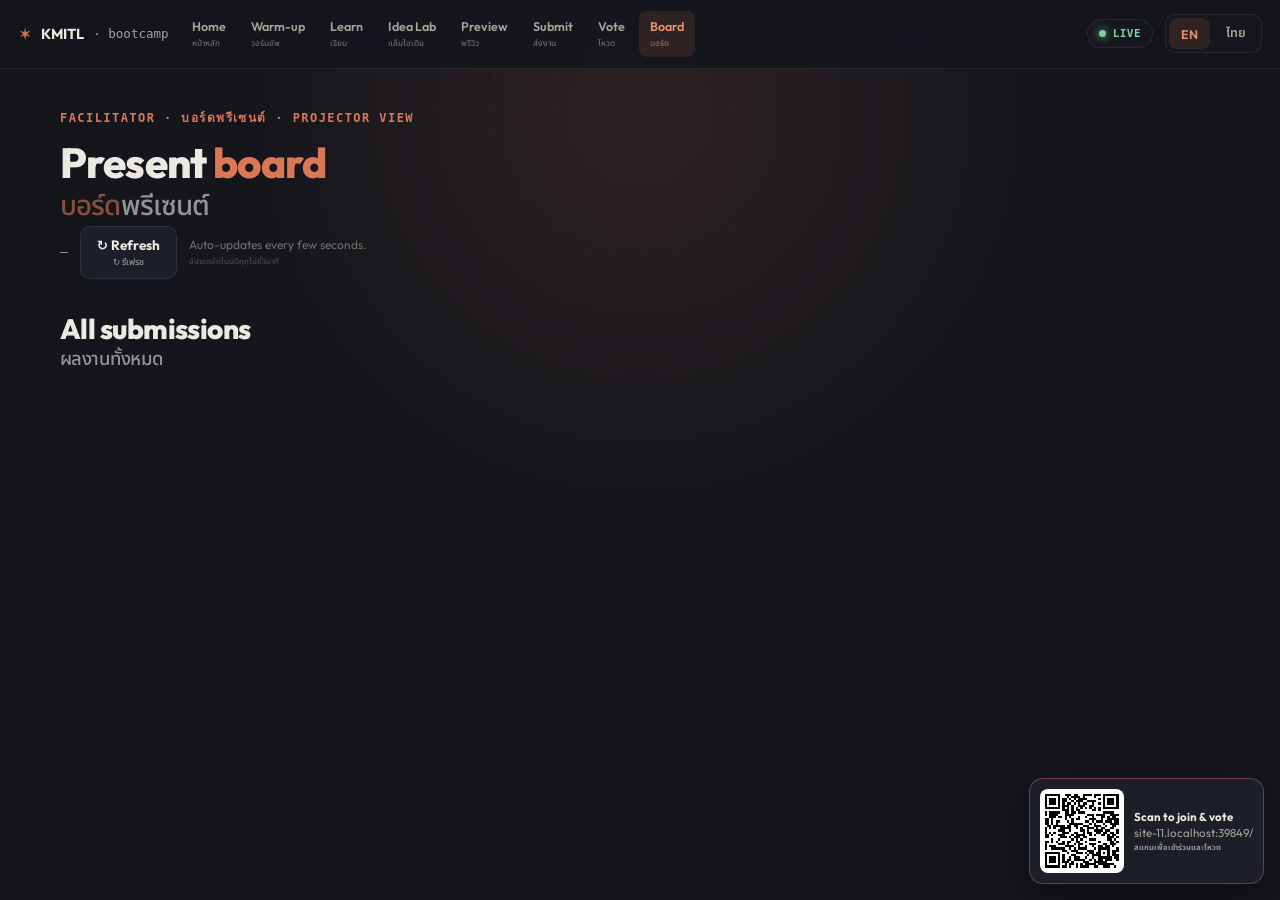
==== commit 4a905f10: "Lab progression + prototype→board sync + ice breaker + Thai sweep + docs Lab: 'Work on this' to choo" ====
--- a/board.html
+++ b/board.html
@@ -138,7 +138,7 @@
     <h2 class="mid pop bi" style="margin-top:34px;font-size:clamp(20px,3vw,28px)"><span class="en">All submissions</span><span class="th">ผลงานทั้งหมด</span></h2>
     <div class="gal" id="gal"></div>
     <div class="empty" id="empty" style="display:none">
-      <div class="bi"><span class="en">No submissions yet. Teams submit from the <b>Submit</b> page — they'll appear here live.</span><span class="th">ยังไม่มีผลงาน ทีมส่งจากหน้า <b>ส่งงาน</b> แล้วจะขึ้นที่นี่แบบสด</span></div>
+      <div class="bi"><span class="en">No submissions yet. Teams submit from the <b>Submit</b> page — they'll appear here live.</span><span class="th">ยังไม่มีผลงานส่งเข้ามา ให้ทีมส่งจากหน้า <b>ส่งงาน</b> แล้วผลงานจะขึ้นมาที่นี่แบบเรียลไทม์</span></div>
     </div>
   </section>
 </main>
@@ -166,17 +166,17 @@
     var ok=false;
     try{ if(window.QRCode){ new QRCode($('qr'),{text:base+'vote.html',width:74,height:74,correctLevel:QRCode.CorrectLevel.M}); ok=true; } }catch(e){}
     if(!ok){ $('qr').innerHTML='<span style="color:#15161c;font-size:9px;text-align:center;line-height:1.2;padding:3px;word-break:break-all">'+base.replace(/^https?:\/\//,'')+'vote.html</span>'; }
-    if(/^(file:|https?:\/\/(localhost|127\.0\.0\.1))/.test(base)){ KX.toast(KX.TH()?'เปิดผ่าน URL จริง ไม่ใช่ localhost เพื่อให้มือถือสแกนได้':'Use the deployed URL, not localhost, so phones can scan','bad'); }
+    if(/^(file:|https?:\/\/(localhost|127\.0\.0\.1))/.test(base)){ KX.toast(KX.TH()?'เปิดด้วย URL ที่ deploy แล้ว ไม่ใช่ localhost มือถือถึงจะสแกนได้':'Use the deployed URL, not localhost, so phones can scan','bad'); }
   })();
 
   /* ---- rubric (ported from the lesson) ---- */
   var CRIT=[
-    {id:'problem',w:20,en:'Problem is real &amp; specific',th:'ปัญหาจริงและเฉพาะ',fix:{en:'Talk to 3 real people with this pain. Specific beats broad.',th:'คุยกับคนที่เจ็บจริง 3 คน เฉพาะดีกว่ากว้าง'}},
-    {id:'customer',w:15,en:'Customer is named &amp; reachable',th:'ลูกค้าชัดและเข้าถึงได้',fix:{en:'Replace “everyone” with one segment you can find this week.',th:'แทน ‘ทุกคน’ ด้วยกลุ่มเดียวที่หาเจอสัปดาห์นี้'}},
-    {id:'innovation',w:20,en:'Innovation / defensibility',th:'นวัตกรรม / ลอกยาก',fix:{en:'Name what you do that the market lacks. Reselling isn\'t fundable.',th:'ระบุสิ่งที่ตลาดยังไม่มี ซื้อมาขายไปขอทุนไม่ได้'}},
-    {id:'mvp',w:15,en:'MVP is minimal AND testable',th:'MVP เล็กสุดและทดสอบได้',fix:{en:'Cut to the one test of the riskiest assumption. Ship in days.',th:'ตัดเหลือทดสอบสมมติฐานเสี่ยงสุดอย่างเดียว ปล่อยใน 2–3 วัน'}},
-    {id:'assumption',w:15,en:'Riskiest assumption named &amp; tested',th:'ระบุและทดสอบสมมติฐานเสี่ยงสุด',fix:{en:'Write the one thing that, if false, kills it — then test it.',th:'เขียนสิ่งเดียวที่ถ้าผิดแล้วจบ แล้วทดสอบ'}},
-    {id:'evidence',w:15,en:'Evidence over opinion — real metric',th:'หลักฐานเหนือความเห็น — ตัวเลขจริง',fix:{en:'Define the number that proves success; let data drive the pivot call.',th:'กำหนดตัวเลขที่พิสูจน์สำเร็จ ให้ข้อมูลตัดสินพิวอต'}}
+    {id:'problem',w:20,en:'Problem is real &amp; specific',th:'ปัญหาเป็นเรื่องจริงและเฉพาะเจาะจง',fix:{en:'Talk to 3 real people with this pain. Specific beats broad.',th:'ลองคุยกับคนที่เจอปัญหานี้จริง ๆ สัก 3 คน เจาะจงดีกว่ากว้าง ๆ'}},
+    {id:'customer',w:15,en:'Customer is named &amp; reachable',th:'ลูกค้าชัดเจนและเข้าถึงได้',fix:{en:'Replace “everyone” with one segment you can find this week.',th:'เปลี่ยนจาก ‘ทุกคน’ ให้เหลือกลุ่มเดียวที่เราหาเจอได้ภายในสัปดาห์นี้'}},
+    {id:'innovation',w:20,en:'Innovation / defensibility',th:'นวัตกรรม / ลอกเลียนได้ยาก',fix:{en:'Name what you do that the market lacks. Reselling isn\'t fundable.',th:'บอกให้ชัดว่าเราทำอะไรที่ตลาดยังไม่มี แค่ซื้อมาขายไปขอทุนไม่ได้'}},
+    {id:'mvp',w:15,en:'MVP is minimal AND testable',th:'MVP เล็กที่สุดและทดสอบได้จริง',fix:{en:'Cut to the one test of the riskiest assumption. Ship in days.',th:'ตัดให้เหลือทดสอบสมมติฐานที่เสี่ยงที่สุดอย่างเดียว แล้วปล่อยภายในไม่กี่วัน'}},
+    {id:'assumption',w:15,en:'Riskiest assumption named &amp; tested',th:'ระบุและทดสอบสมมติฐานที่เสี่ยงที่สุด',fix:{en:'Write the one thing that, if false, kills it — then test it.',th:'เขียนสิ่งเดียวที่ถ้าผิดแล้วโปรเจกต์จบ แล้วลองทดสอบดู'}},
+    {id:'evidence',w:15,en:'Evidence over opinion — real metric',th:'หลักฐานสำคัญกว่าความเห็น — ตัวเลขจริง',fix:{en:'Define the number that proves success; let data drive the pivot call.',th:'กำหนดตัวเลขที่บอกว่าสำเร็จ แล้วให้ข้อมูลเป็นตัวตัดสินว่าจะพิวอตไหม'}}
   ];
   var SLAB=[{v:0,en:'Missing',th:'ไม่มี'},{v:1,en:'Weak',th:'อ่อน'},{v:2,en:'Solid',th:'ดี'},{v:3,en:'Strong',th:'แข็ง'}];
   function curScores(){ if(!activeId) return {}; return grades[activeId] || (grades[activeId]={}); }
@@ -188,10 +188,10 @@
     }).join('');
   }
   function tierFor(t){
-    if(t>=80)return{en:'Fundable — ready to pitch',th:'พร้อมขอทุน',col:'var(--green)',bg:'var(--green-dim)',mc:'var(--green)'};
-    if(t>=60)return{en:'Promising — sharpen weak spots',th:'มีแวว — ลับจุดอ่อน',col:'var(--clay2)',bg:'var(--clay-dim)',mc:'var(--clay)'};
-    if(t>=40)return{en:'Early — validate first',th:'ยังเริ่ม — ตรวจสอบก่อน',col:'var(--amber)',bg:'rgba(230,181,102,.14)',mc:'var(--amber)'};
-    return{en:'Back to the loop',th:'กลับเข้าลูป',col:'var(--rose)',bg:'var(--rose-dim)',mc:'var(--rose)'};
+    if(t>=80)return{en:'Fundable — ready to pitch',th:'พร้อมขอทุน — พิทช์ได้เลย',col:'var(--green)',bg:'var(--green-dim)',mc:'var(--green)'};
+    if(t>=60)return{en:'Promising — sharpen weak spots',th:'มีแวว — ลับจุดอ่อนให้คมขึ้น',col:'var(--clay2)',bg:'var(--clay-dim)',mc:'var(--clay)'};
+    if(t>=40)return{en:'Early — validate first',th:'ยังช่วงเริ่มต้น — ลองตรวจสอบก่อน',col:'var(--amber)',bg:'rgba(230,181,102,.14)',mc:'var(--amber)'};
+    return{en:'Back to the loop',th:'กลับไปวนคิดใหม่อีกรอบ',col:'var(--rose)',bg:'var(--rose-dim)',mc:'var(--rose)'};
   }
   function recompute(){
     var s=curScores(),total=0; CRIT.forEach(function(c){ total+=((s[c.id]||0)/3)*c.w; }); total=Math.round(total);
@@ -200,8 +200,8 @@
     if(window.KV){ KV.gauge($('rGauge'),total); KV.radar($('rRadar'),{problem:s.problem||0,customer:s.customer||0,innovation:s.innovation||0,mvp:s.mvp||0,assumption:s.assumption||0,evidence:s.evidence||0}); }
     var ranked=CRIT.map(function(c){return{c:c,score:s[c.id]||0};}).filter(function(x){return x.score<3;}).sort(function(a,b){return (a.score-b.score)||(b.c.w-a.c.w);});
     var weak=$('rWeak');
-    if(!ranked.length){ weak.innerHTML='<b>'+KX.bi('Every criterion is strong. Go pitch it.','ทุกข้อแข็งหมด ไปพิทช์เลย')+'</b>'; return; }
-    weak.innerHTML='<b>'+KX.bi('Fix first:','แก้ก่อน:')+'</b>'+ranked.slice(0,2).map(function(x){return '<div class="wf">'+KX.bi(x.c.en,x.c.th)+' — '+KX.bi(x.c.fix.en,x.c.fix.th)+'</div>';}).join('');
+    if(!ranked.length){ weak.innerHTML='<b>'+KX.bi('Every criterion is strong. Go pitch it.','ครบทุกข้อเลย ไปพิทช์ได้เลย')+'</b>'; return; }
+    weak.innerHTML='<b>'+KX.bi('Fix first:','แก้ตรงนี้ก่อน:')+'</b>'+ranked.slice(0,2).map(function(x){return '<div class="wf">'+KX.bi(x.c.en,x.c.th)+' — '+KX.bi(x.c.fix.en,x.c.fix.th)+'</div>';}).join('');
   }
   $('rubric').addEventListener('click',function(e){
     var b=e.target.closest('.sbtn'); if(!b||!activeId) return;
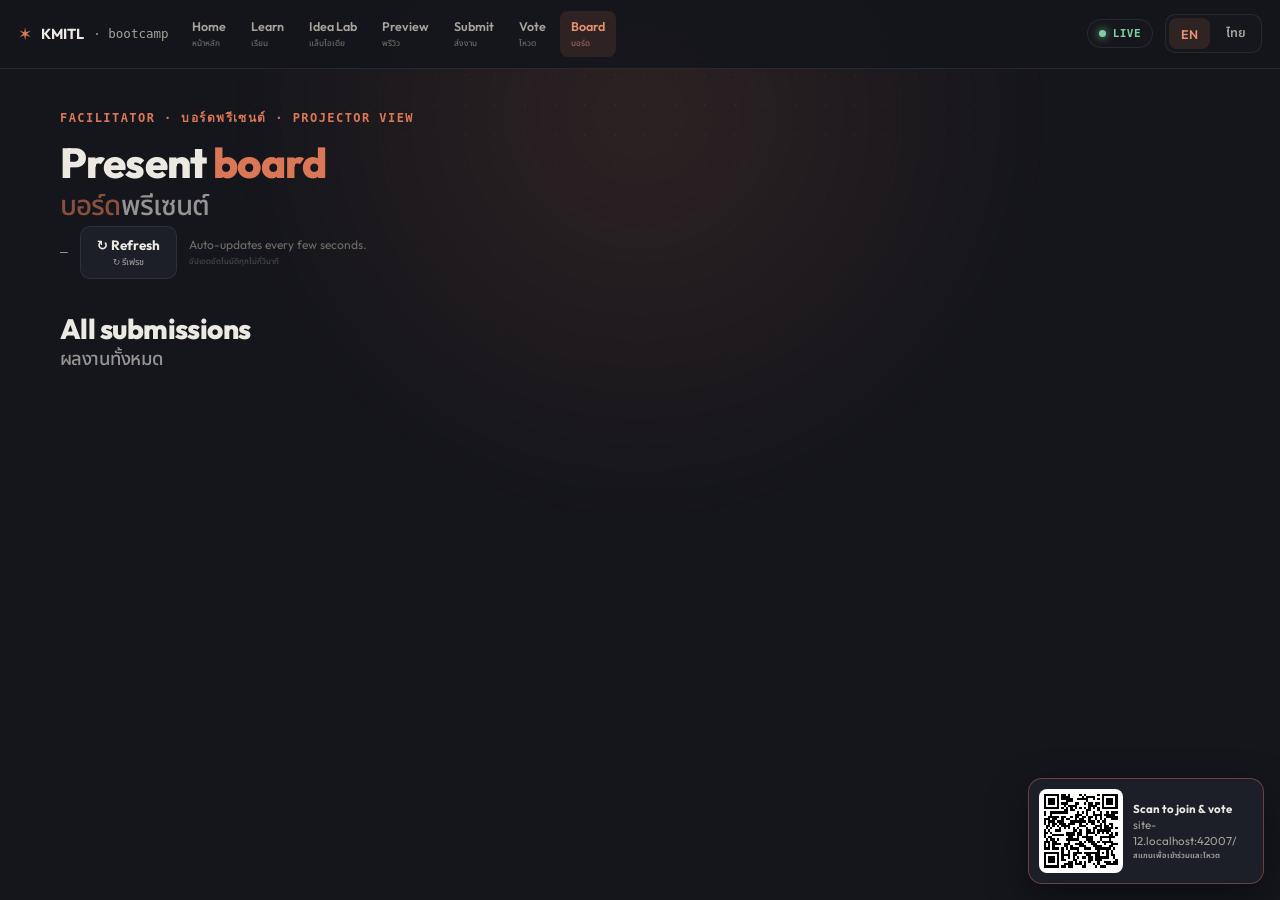
==== commit 0a9c4765: "QA pass fixes: lab styling blocker, entity decode, bilingual gaps From the full QA audit: (BLOCKER) " ====
--- a/board.html
+++ b/board.html
@@ -197,7 +197,7 @@
     var s=curScores(),total=0; CRIT.forEach(function(c){ total+=((s[c.id]||0)/3)*c.w; }); total=Math.round(total);
     $('rTotal').textContent=total;
     var t=tierFor(total); var tb=$('rTier'); tb.innerHTML=KX.bi(t.en,t.th); tb.style.background=t.bg; tb.style.color=t.col;
-    if(window.KV){ KV.gauge($('rGauge'),total); KV.radar($('rRadar'),{problem:s.problem||0,customer:s.customer||0,innovation:s.innovation||0,mvp:s.mvp||0,assumption:s.assumption||0,evidence:s.evidence||0}); }
+    if(window.KV){ KV.gauge($('rGauge'),total); var T=KX.TH(); KV.radar($('rRadar'),{problem:s.problem||0,customer:s.customer||0,innovation:s.innovation||0,mvp:s.mvp||0,assumption:s.assumption||0,evidence:s.evidence||0},{axes:[{k:'problem',en:T?'ปัญหา':'Problem'},{k:'customer',en:T?'ลูกค้า':'Customer'},{k:'innovation',en:T?'นวัตกรรม':'Innovation'},{k:'mvp',en:'MVP'},{k:'assumption',en:T?'สมมติฐาน':'Assumption'},{k:'evidence',en:T?'หลักฐาน':'Evidence'}]}); }
     var ranked=CRIT.map(function(c){return{c:c,score:s[c.id]||0};}).filter(function(x){return x.score<3;}).sort(function(a,b){return (a.score-b.score)||(b.c.w-a.c.w);});
     var weak=$('rWeak');
     if(!ranked.length){ weak.innerHTML='<b>'+KX.bi('Every criterion is strong. Go pitch it.','ครบทุกข้อเลย ไปพิทช์ได้เลย')+'</b>'; return; }
